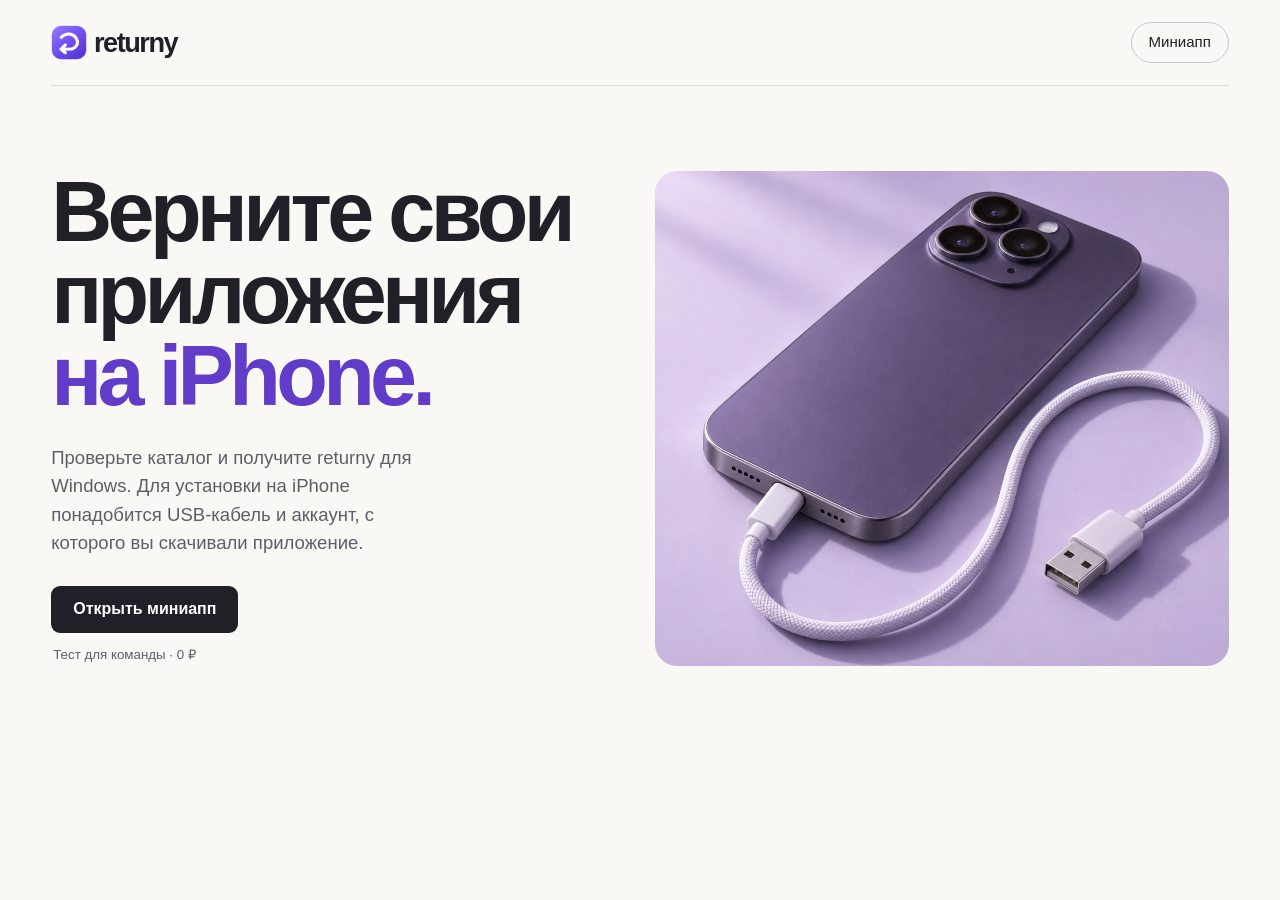
==== index.html @ 9c3b8102 "Publish zero-ruble mini app and Windows test download" ====
<!doctype html>
<html lang="ru">
<head>
  <meta charset="utf-8">
  <meta name="viewport" content="width=device-width, initial-scale=1, viewport-fit=cover">
  <meta http-equiv="Content-Security-Policy" content="default-src 'none'; script-src 'self'; style-src 'self'; img-src 'self'; connect-src 'none'; form-action 'none'; base-uri 'none'; object-src 'none'">
  <meta name="robots" content="noindex,nofollow,noarchive">
  <meta name="referrer" content="no-referrer">
  <meta name="theme-color" content="#f9f8f5">
  <title>Вернуть приложения на iPhone · returny</title>
  <link rel="icon" href="assets/returny.png"><link rel="stylesheet" href="assets/style.css">
  <link rel="stylesheet" href="assets/stage.css"><script defer src="assets/stage.js"></script>
</head>
<body class="landing">
  <a class="skip" href="#main">К содержанию</a>
  <header class="mast wrap">
    <a class="wordmark" href="index.html" aria-label="returny, главная"><img src="assets/returny.png" width="34" height="34" alt="">returny</a>
    <nav aria-label="Навигация"><a class="order-link" href="mini.html">Миниапп</a></nav>
  </header>
  <main id="main" class="hero wrap">
  <div class="intro"><h1>Верните свои приложения <span>на iPhone.</span></h1>
    <p>Проверьте каталог и получите returny для Windows. Для установки на iPhone понадобится USB-кабель и аккаунт, с которого вы скачивали приложение.</p>
    <a class="button dark" href="mini.html">Открыть миниапп</a>
    <small>Тест для команды · 0 ₽</small>
  </div>
  <div class="still"><img class="still-photo" src="assets/usb-studio.jpg" width="1280" height="960" alt="iPhone с USB-кабелем"></div>
</main>

</body>
</html>
---- assets/style.css ----
:root {
  color-scheme: light;
  --paper:#f9f8f5; --ink:#211f28; --muted:#605d68; --accent:#603cc8; --line:#dcd9d9;
  --pale:#efebf8; --white:#fff; --radius:18px;
  font:100%/1.5 Inter, "Helvetica Neue", "Segoe UI", Arial, sans-serif;
}
*,*::before,*::after{box-sizing:border-box}
html{scroll-behavior:smooth;scroll-padding-top:2rem}
body{margin:0;background:var(--paper);color:var(--ink);-webkit-font-smoothing:antialiased}
a{color:inherit;text-decoration:none}button,input,select,textarea{font:inherit;color:inherit}
button,a,input,select,textarea{touch-action:manipulation}
button{cursor:pointer}button:disabled,select:disabled{cursor:not-allowed;opacity:.55}
:focus-visible{outline:3px solid #764ff5;outline-offset:3px}
[hidden]{display:none!important}h1,h2,h3,p{margin:0}
button{border:0;background:none}
img{max-width:100%;display:block}
.wrap{width:min(1232px,calc(100% - clamp(40px,8vw,144px)));margin-inline:auto}
.mast,.utility-mast,.footer{display:flex;align-items:center;justify-content:space-between;gap:16px}
.mast{min-height:86px;border-bottom:1px solid var(--line)}
.wordmark{display:inline-flex;align-items:center;gap:.46rem;font-size:1.7rem;line-height:1;font-weight:750;letter-spacing:-.055em}
.wordmark img{width:1.3em;height:1.3em}
.mast nav,.footer nav{display:flex;align-items:center;gap:clamp(14px,3vw,40px);font-size:.94rem}
.mast nav a:hover,.footer nav a:hover,.text-link:hover{color:var(--accent)}
.order-link{border:1px solid #c8c5ca;border-radius:999px;padding:8px 17px}
.skip,.sr-only{position:absolute;width:1px;height:1px;padding:0;margin:-1px;overflow:hidden;clip-path:inset(50%);white-space:nowrap}
.skip:focus{position:fixed;top:8px;left:8px;z-index:5;width:auto;height:auto;padding:8px 14px;clip-path:none;background:var(--white)}
.hero{display:grid;grid-template-columns:1fr 1.04fr;align-items:center;gap:clamp(20px,4vw,64px);padding-block:clamp(39px,5.8vw,83px)}
.intro{padding-block:12px}
h1,h2,h3{font-weight:650;letter-spacing:-.045em;text-wrap:balance}
.intro h1{font-size:clamp(3.6rem,6.6vw,6.3rem);line-height:.97;letter-spacing:-.055em;max-width:9.2em}
.intro h1 span{color:var(--accent);white-space:nowrap}
.intro p,.lede,.checkout-copy>p,.mini-main section>p,.single>p{
  color:var(--muted);font-size:clamp(1.05rem,1.45vw,1.22rem);line-height:1.53}
.intro p{margin:26px 0 28px;max-width:35ch}
.intro small{display:block;color:var(--muted);margin:12px 0 0 2px}
.button{display:inline-flex;align-items:center;justify-content:center;gap:.55em;min-height:47px;padding:11px 21px;
  border:1px solid transparent;border-radius:9px;font-weight:600;text-align:center;line-height:1.35}
.button.dark{background:var(--ink);color:white}.button.primary{background:var(--accent);color:white}
.button.primary:hover:not(:disabled){background:#5031ac}.button.dark:hover:not(:disabled){background:#393641}
.button.outline{background:transparent;border-color:#c9c5ce}
.button.outline:hover:not(:disabled){background:var(--pale)}.full{width:100%}
.still{position:relative;border-radius:22px;overflow:hidden;background:#e8e1fa;aspect-ratio:1.16;isolation:isolate}
.still-photo{width:100%;height:100%;object-fit:cover}
.catalog-band{padding-block:clamp(35px,4.2vw,64px);background:#eeecf3}
.section-top{display:flex;align-items:baseline;justify-content:space-between;gap:18px}
h2{font-size:clamp(2rem,3.6vw,3.65rem);line-height:1.03;letter-spacing:-.06em}
h3{font-size:1.35rem;line-height:1.18}
.text-link{display:inline-block;padding:4px 0;text-decoration:underline;text-decoration-thickness:1px;text-underline-offset:4px;cursor:pointer;font-weight:560;line-height:1.4}
.section-top .text-link{flex-shrink:0}
.lede{margin-top:13px;max-width:62ch;font-size:1rem}
.featured{margin-top:30px;display:grid;grid-template-columns:repeat(4,minmax(0,1fr));gap:0}
.feature{display:flex;align-items:center;gap:12px;border-left:1px solid #cfccd6;padding:2px 10px 2px clamp(12px,2.1vw,32px);min-width:0}
.feature:first-child{padding-left:0;border-left:0}
.feature:hover strong{text-decoration:underline;text-underline-offset:3px}
.tile{width:48px;height:48px;flex:0 0 auto;border-radius:11px;object-fit:cover}
.tile.fallback{display:grid;place-items:center;background:#e8e3f2;color:#4f416d;font-weight:650;font-size:1.05rem}
.feature strong,.app-name strong{display:block;letter-spacing:-.025em;font-size:1.1rem}
.feature small,.app-name small,.muted,.aside,small{color:var(--muted)}
.how,.checkout{display:grid;grid-template-columns:.9fr 1.1fr;gap:clamp(28px,6vw,104px);align-items:start}
.how{padding-block:clamp(56px,6.8vw,100px)}
.instructions{counter-reset:stage;list-style:none;padding:0;margin:0}
.instructions li{counter-increment:stage;display:flex;gap:18px;padding:20px 0;border-top:1px solid var(--line)}
.instructions li:last-child{padding-bottom:0}
.instructions li::before{content:counter(stage);display:grid;place-items:center;flex:none;width:30px;height:30px;
  border:1px solid #c9c4d6;border-radius:50%;color:var(--accent);font-size:.88rem;font-variant-numeric:tabular-nums}
.instructions p,.checkout-form p,.order-result p{color:var(--muted);margin-top:7px}
.checkout{border-top:1px solid var(--line);padding-block:clamp(45px,5.5vw,82px)}
.checkout-copy>p{max-width:37ch;margin-top:20px}
.checkout-copy>p.aside{font-size:.94rem;max-width:42ch}
.panel{background:var(--white);border:1px solid var(--line);padding:clamp(22px,3vw,38px);border-radius:var(--radius)}
label{font-weight:600;display:block;font-size:.94rem}
input,select,textarea{width:100%;min-height:46px;border:1px solid #bdb8c5;border-radius:8px;background:var(--white);padding:10px 13px;font-size:1rem}
input::placeholder{color:#716d77}textarea{resize:vertical}
input[type=search]{padding-left:14px}.checkout-form label{margin-bottom:7px}
#email-field{margin-top:15px}.price-line{display:flex;align-items:baseline;justify-content:space-between;gap:12px;margin:20px 0 12px}
.price-line strong{font-size:1.5rem;letter-spacing:-.045em;white-space:nowrap}
.fine{font-size:.9rem}.checkout-form .fine:not(:empty){margin:0 0 15px}
.copy-field{display:flex;align-items:center;justify-content:space-between;flex-wrap:wrap;gap:7px;min-width:0;
  border:1px dashed #bcb5c9;border-radius:8px;padding:11px 13px;margin:16px 0;background:var(--paper)}
.copy-field code{font-size:.92rem;overflow-wrap:anywhere;user-select:all}.copy-field button{font-size:.88rem}
.message{color:#853911;font-size:.94rem;overflow-wrap:anywhere}.message:empty{display:none}.message:not(:empty){margin-top:15px}
.footer{padding-block:26px 30px;border-top:1px solid var(--line)}.footer .wordmark{font-size:1.4rem}
.utility-mast{min-height:68px;padding:0 max(20px,calc((100% - 1050px)/2));border-bottom:1px solid var(--line)}
.utility-mast .wordmark{font-size:1.5rem}.single,.mini-main,.admin-main{margin:clamp(28px,5vw,68px) auto 60px;width:min(100% - 36px,540px)}
.utility h1{font-size:clamp(2rem,5vw,3.45rem);line-height:1.04;letter-spacing:-.06em;margin-bottom:22px}
.utility h2{font-size:1.55rem}.utility p{line-height:1.48}.stack{display:grid;gap:10px}
.stack small{font-size:.9rem}.stack .button{margin-top:5px}.switch{margin-top:16px;color:var(--muted)}
#summary{margin:8px 0 12px}.tabs{display:flex;padding:4px;gap:3px;border:1px solid #dcd8e5;background:#eeeaf3;border-radius:12px;margin-bottom:32px}
.tabs button{flex:1;min-height:40px;border-radius:8px;font-weight:600;font-size:.94rem}
.tabs [aria-pressed=true]{background:var(--white);color:var(--accent);box-shadow:0 1px 3px #2b20341c}
.mini-main{width:min(100% - 36px,650px)}.mini-main section>p{margin:0 0 19px;font-size:1rem}.mini-main h1{margin-bottom:12px}
.result-list{margin-top:20px}.app-row{border-bottom:1px solid var(--line)}.app-row:first-child{border-top:1px solid var(--line)}
.app-row summary,.admin-order summary{list-style:none;cursor:pointer;display:flex;align-items:center;gap:12px;padding:12px 2px}
summary::-webkit-details-marker{display:none}
.app-row summary::after,.admin-order summary::after{content:"+";font-size:1.4rem;margin-left:auto;color:var(--muted);line-height:1}
details[open]>summary::after{content:"−"}.app-row .tile{width:41px;height:41px}.app-name small{font-size:.86rem}
.releases{list-style:none;margin:0 0 12px 54px;padding:0}.releases li{display:flex;justify-content:space-between;gap:12px;padding:7px 0}
.releases code{color:var(--muted);align-self:center;font-size:.84rem}.order-result{margin-top:20px}
.admin-main{width:min(100% - 36px,960px)}.admin-main .single{width:min(100%,480px)}
.admin-main .section-top{align-items:center}.admin-main .section-top h1{margin:0}
.admin-list{margin-top:18px}.admin-order{border-top:1px solid var(--line)}.admin-order:last-child{border-bottom:1px solid var(--line)}
.admin-order summary{display:grid;grid-template-columns:1.65fr 1fr 1fr auto;gap:12px}.admin-order summary strong,.admin-order summary small{display:block}
.admin-order summary small{font-size:.83rem}.admin-order summary strong{font-size:1rem;letter-spacing:-.02em;overflow-wrap:anywhere}
.admin-order .stack{margin:1px 0 20px;max-width:560px}.pager{display:flex;gap:10px;margin-top:20px}
@media(max-width:830px){
  .hero{grid-template-columns:1fr 1fr;gap:22px}.intro h1{font-size:clamp(3.05rem,7vw,4.7rem)}
  .intro p{font-size:1.03rem}.still{aspect-ratio:.91}.how,.checkout{grid-template-columns:.82fr 1fr;gap:28px}
}
@media(max-width:650px){
  .mast{min-height:65px}.mast .wide-link{display:none}.wordmark{font-size:1.5rem}
  .hero{grid-template-columns:1fr;padding-block:35px 28px;gap:25px}.intro{padding:0}.intro h1{font-size:clamp(3rem,11vw,4.3rem);max-width:9.2em}
  .intro p{margin:17px 0 18px;max-width:43ch}.intro small{display:inline-block;vertical-align:middle;margin:0 0 0 12px;font-size:.82rem}
  .still{aspect-ratio:1.45;border-radius:15px}.still-photo{object-position:center 53%}
  .section-top{align-items:start}.section-top .text-link{font-size:.87rem;margin-top:4px}
  .featured{grid-template-columns:1fr 1fr;gap:18px 12px;margin-top:25px}.feature{border:0;padding:0}.tile{width:42px;height:42px}
  .how,.checkout{grid-template-columns:1fr;gap:24px}.how h2 br,.checkout h2 br{display:none}
  .how h2 br::after,.checkout h2 br::after{content:" "}.utility-mast{min-height:58px}
  .mini-main{margin-top:20px}.tabs{margin-bottom:26px}.utility h1{font-size:2.35rem}
  .admin-order summary{grid-template-columns:1fr auto;gap:7px}.admin-order summary .service{grid-row:2;grid-column:1/-1;color:var(--muted);font-size:.87rem}
  .admin-order summary::after{display:none}.app-name{min-width:0}.releases{margin-left:0}
}
@media(max-width:370px){.intro small{display:block;margin:7px 0 0}.wrap{width:calc(100% - 32px)}.section-top{flex-wrap:wrap}.tabs button{font-size:.86rem}}
@media(prefers-reduced-motion:reduce){html{scroll-behavior:auto}}

.legal-links{display:flex;flex-wrap:wrap;gap:8px 20px;margin-bottom:24px;font-size:.9rem;color:var(--muted)}
.legal-links a{text-decoration:underline;text-underline-offset:3px}
.single .legal-links{margin-top:20px}
#paid-refresh:not([hidden]) + #again[hidden] + .switch{margin-left:12px}
---- assets/stage.css ----
.stage-actions{display:flex;align-items:center;flex-wrap:wrap;gap:12px 20px;margin:22px 0}
.stage-guide{margin-top:38px}
.stage-guide h2{margin-bottom:12px}
.stage-digest{margin-top:8px;color:var(--muted);font-size:.9rem}
.stage-digest summary{cursor:pointer}
.stage-digest code{display:block;overflow-wrap:anywhere;padding-top:6px;user-select:all}
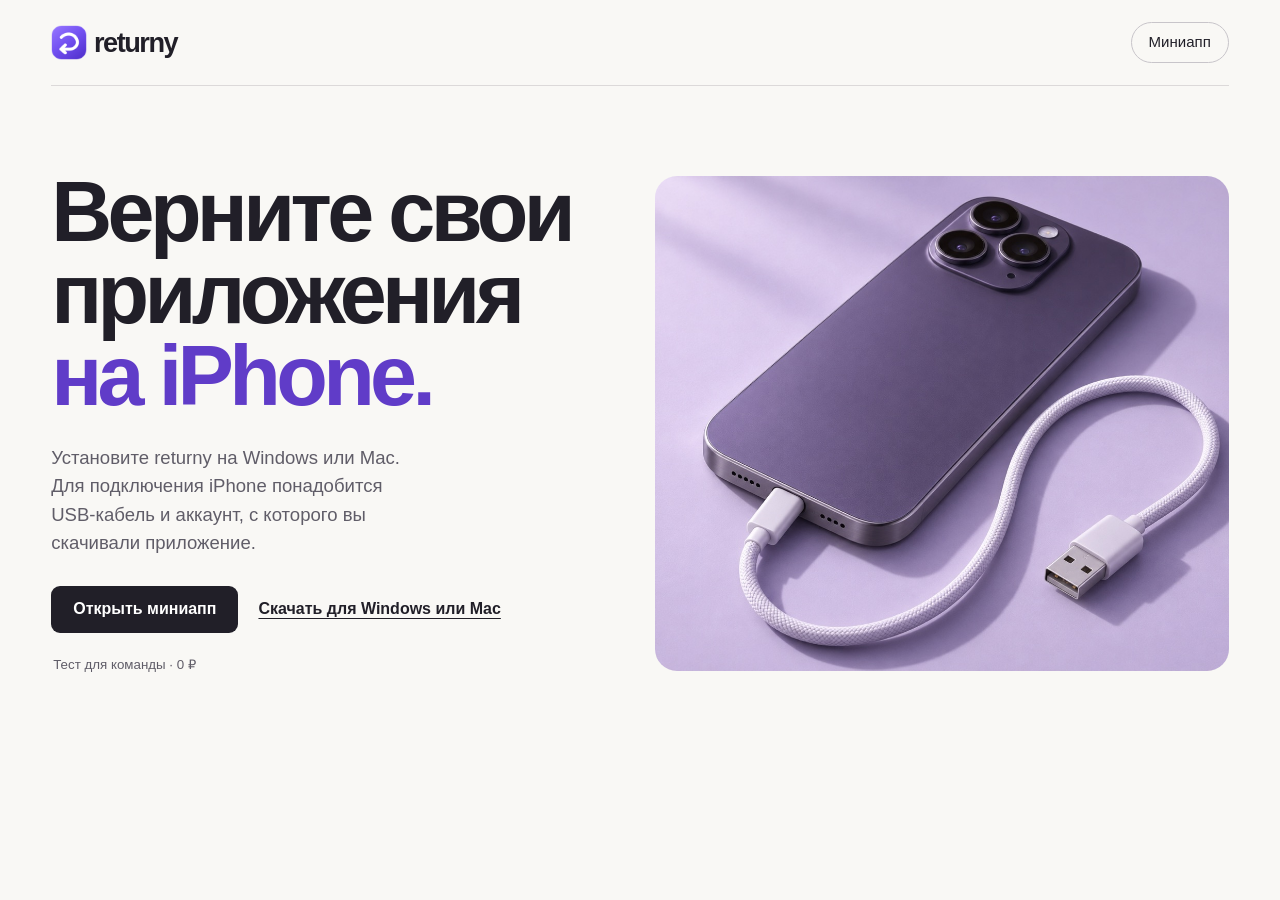
==== commit 7c293442: "Offer public Apple Silicon and Intel downloads from the landing page" ====
--- a/index.html
+++ b/index.html
@@ -19,8 +19,11 @@
   </header>
   <main id="main" class="hero wrap">
   <div class="intro"><h1>Верните свои приложения <span>на iPhone.</span></h1>
-    <p>Проверьте каталог и получите returny для Windows. Для установки на iPhone понадобится USB-кабель и аккаунт, с которого вы скачивали приложение.</p>
-    <a class="button dark" href="mini.html">Открыть миниапп</a>
+    <p>Установите returny на Windows или Mac. Для подключения iPhone понадобится USB-кабель и аккаунт, с которого вы скачивали приложение.</p>
+    <div class="stage-actions">
+      <a class="button dark" href="mini.html">Открыть миниапп</a>
+      <a class="text-link" href="download.html">Скачать для Windows или Mac</a>
+    </div>
     <small>Тест для команды · 0 ₽</small>
   </div>
   <div class="still"><img class="still-photo" src="assets/usb-studio.jpg" width="1280" height="960" alt="iPhone с USB-кабелем"></div>
--- a/assets/stage.css
+++ b/assets/stage.css
@@ -4,3 +4,8 @@
 .stage-digest{margin-top:8px;color:var(--muted);font-size:.9rem}
 .stage-digest summary{cursor:pointer}
 .stage-digest code{display:block;overflow-wrap:anywhere;padding-top:6px;user-select:all}
+.download-main{width:min(100% - 36px,900px)}
+.download-platforms{display:grid;grid-template-columns:repeat(auto-fit,minmax(min(100%,320px),1fr));gap:16px;align-items:start}
+.download-platforms .panel{min-width:0}
+.download-main #handoff{max-width:540px}
+.stage-digest dd{margin:0 0 8px}
